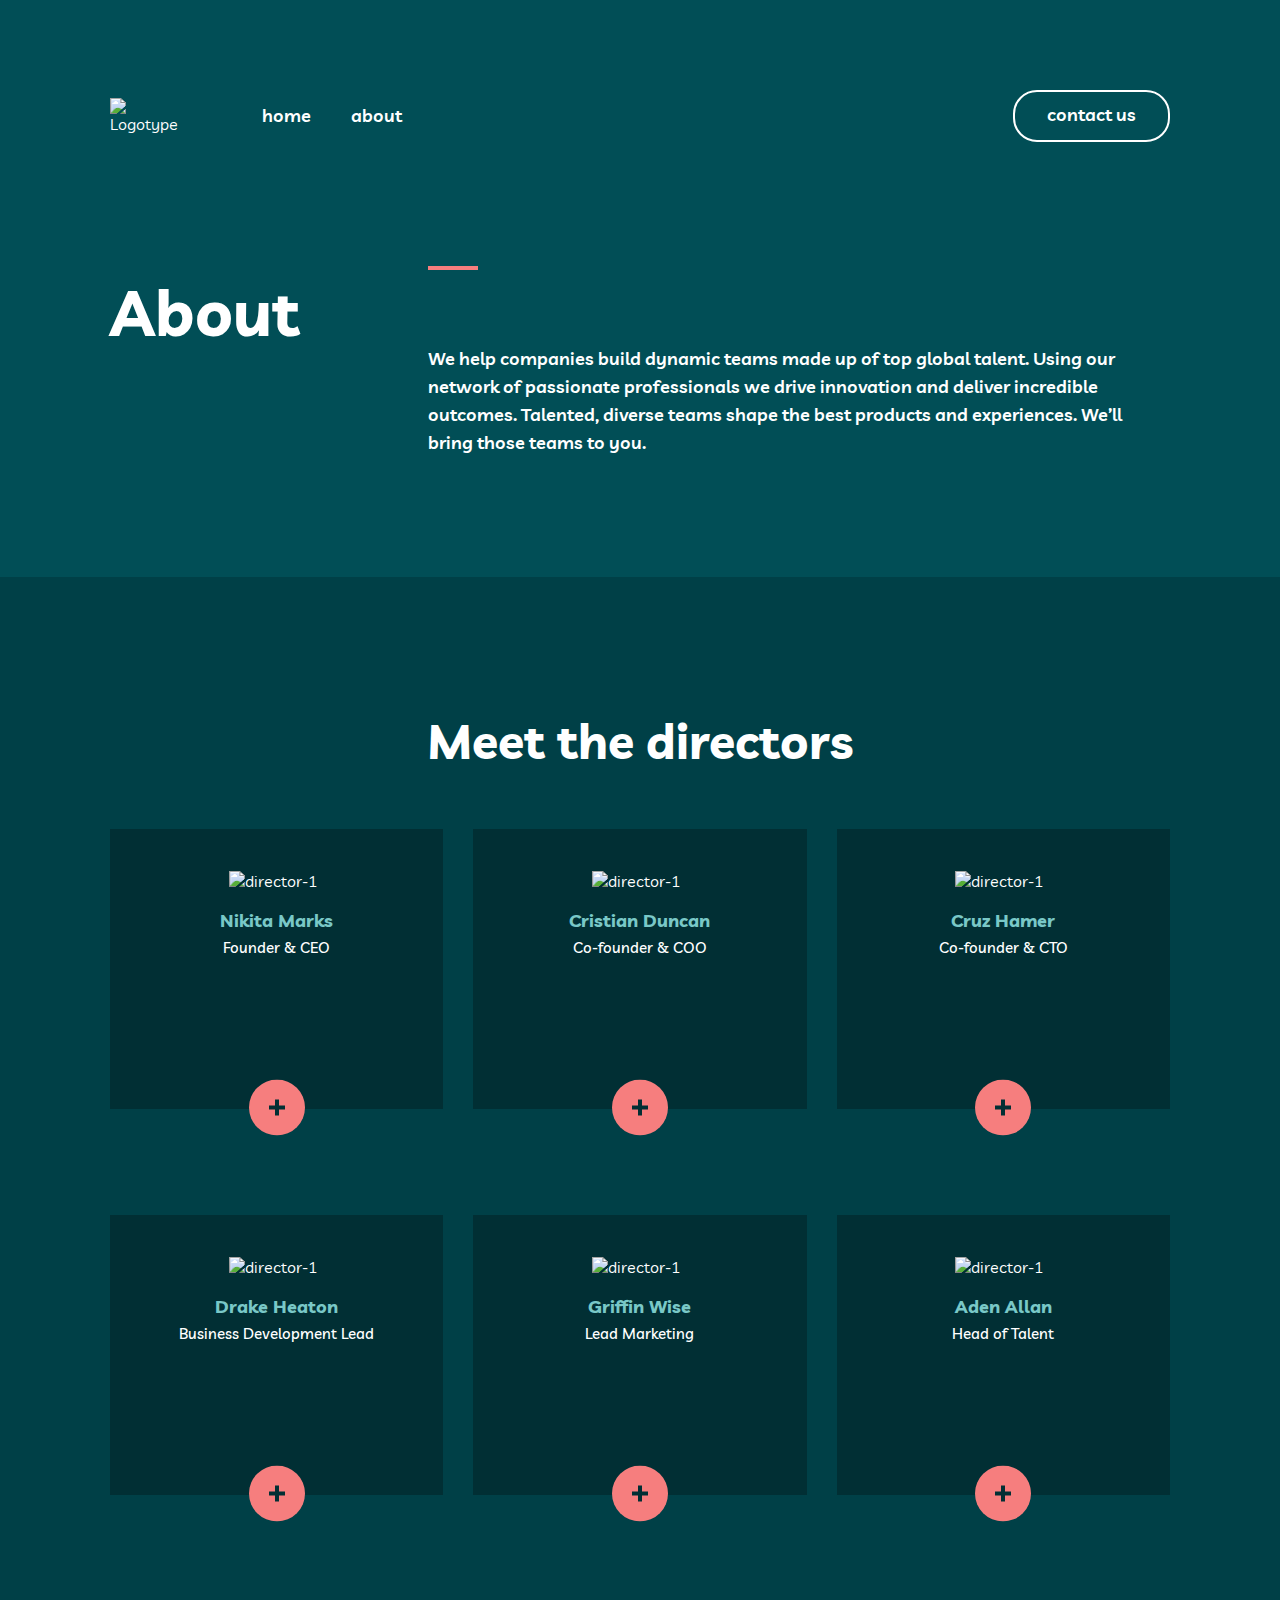
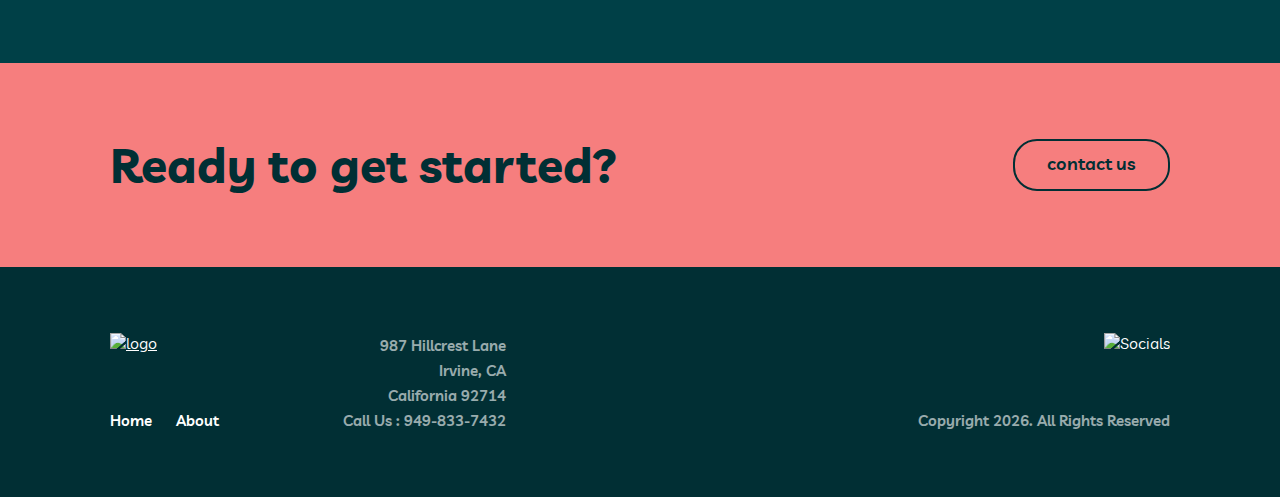
==== about.html @ 2f819e49 "add directors section" ====
<!DOCTYPE html>
<html lang="en">

<head>
    <meta charset="UTF-8">
    <meta name="viewport" content="width=device-width, initial-scale=1.0">
    <title>MYTEAM - about</title>
    <link rel="stylesheet" href="./css/style.min.css">
</head>

<body>

    <!-- header -->
    <header class="header" id="header">
        <div class="container">
            <a href="#main" class="headeR__logo link">
                <img src="./assets/icons/logo.svg" alt="Logotype">
            </a>
            <navbar class="header__navbar" id="navbar">
                <ul class="header__navbar__list">
                    <li class="header__navbar__item">
                        <a href="/" class="header__navbar__link link">home</a>
                    </li>
                    <li class="header__navbar__item">
                        <a href="#main" class="header__navbar__link link">about</a>
                    </li>
                </ul>
                <a class="btn btn-primary" href="contact.html">contact us</a>
            </navbar>

            <!-- mobile menu -->
            <div class="mobile-menu" id="mobile-menu">
                <ul class="mobile-menu__list">
                    <li class="mobile-menu__item">
                        <a href="/" class="mobile-menu__link link">home</a>
                    </li>
                    <li class="mobile-menu__item">
                        <a href="#main" class="mobile-menu__link link">about</a>
                    </li>
                    <li class="mobile-menu__item">
                        <a class="btn btn-primary" href="contact.html">contact us</a>
                    </li>
                </ul>
            </div>
            <!-- mobile menu end -->
            <div class="mobile-menu__background"></div>
            <button class="btn menu-btn" title="menu">
                <span></span>
            </button>
        </div>
    </header>
    <!-- header end -->

    <!-- main -->
    <main id="main" class="main">
        <!-- hero -->
        <section class="hero about-hero" id="hero">
            <div class="container">
                <h1 class="hero__title">About</h1>
                <p class="hero__desc">We help companies build dynamic teams made up of top global talent. Using our
                    network of passionate professionals we
                    drive innovation and deliver incredible outcomes. Talented, diverse teams shape the best products
                    and experiences. We’ll
                    bring those teams to you.</p>
            </div>
        </section>
        <!-- hero end -->

        <!-- directors -->
        <section class="directors" id="directors">
            <div class="container">
                <h1 class="section-title">Meet the directors</h1>

                <div class="directors__list">
                    <div class="directors__wrapper">
                        <div class="directors__cards">
                            <div class="director-card">
                                <div class="director-card__title">
                                    <img src="./assets/images/director-1.png" alt="director-1"
                                        class="director-card__img">
                                    <h3 class="director-card__name">Nikita Marks</h3>
                                    <p class="director-card__position">Founder & CEO</p>
                                </div>
                                <div class="director-card__details">
                                    <h2 class="title">Nikita Marks</h2>
                                    <p class="desc">“Unique perspectives shape unique products, which is what you need
                                        to
                                        survive these days.”</p>
                                    <img src="./assets/icons/soicals-two.svg" alt="Socials" usemap="#socials2">
                                    <map name="socials2">
                                        <area shape="rect" coords="0,0,20,20" href="https://www.twitter.com/"
                                            alt="Twitter">
                                        <area shape="rect" coords="40,0,60,20" href="https://www.linkedin.com/"
                                            alt="LinkedIn">
                                    </map>
                                </div>
                            </div>
                            <button class="btn" title="more">
                                <svg xmlns="http://www.w3.org/2000/svg" width="56" height="56" viewBox="0 0 56 56"
                                    fill="none">
                                    <circle cx="28" cy="28" r="28" fill="#F67E7E" />
                                    <path fill-rule="evenodd" clip-rule="evenodd"
                                        d="M30 20H26V26H20V30H26V36H30V30H36V26H30V20Z" fill="#012F34" />
                                </svg>
                            </button>
                        </div>
                    </div>
                    <div class="directors__wrapper">
                        <div class="directors__cards">
                            <div class="director-card">
                                <div class="director-card__title">
                                    <img src="./assets/images/director-2.png" alt="director-1"
                                        class="director-card__img">
                                    <h3 class="director-card__name">Cristian Duncan</h3>
                                    <p class="director-card__position">Co-founder & COO</p>
                                </div>
                                <div class="director-card__details">
                                    <h2 class="title">Cristian Duncan</h2>
                                    <p class="desc">“Unique perspectives shape unique products, which is what you need
                                        to
                                        survive these days.”</p>
                                    <img src="./assets/icons/soicals-two.svg" alt="Socials" usemap="#socials2">
                                    <map name="socials2">
                                        <area shape="rect" coords="0,0,20,20" href="https://www.twitter.com/"
                                            alt="Twitter">
                                        <area shape="rect" coords="40,0,60,20" href="https://www.linkedin.com/"
                                            alt="LinkedIn">
                                    </map>
                                </div>
                            </div>
                            <button class="btn" title="more">
                                <svg xmlns="http://www.w3.org/2000/svg" width="56" height="56" viewBox="0 0 56 56"
                                    fill="none">
                                    <circle cx="28" cy="28" r="28" fill="#F67E7E" />
                                    <path fill-rule="evenodd" clip-rule="evenodd"
                                        d="M30 20H26V26H20V30H26V36H30V30H36V26H30V20Z" fill="#012F34" />
                                </svg>
                            </button>
                        </div>
                    </div>
                    <div class="directors__wrapper">
                        <div class="directors__cards">
                            <div class="director-card">
                                <div class="director-card__title">
                                    <img src="./assets/images/director-3.png" alt="director-1"
                                        class="director-card__img">
                                    <h3 class="director-card__name">Cruz Hamer</h3>
                                    <p class="director-card__position">Co-founder & CTO</p>
                                </div>
                                <div class="director-card__details">
                                    <h2 class="title">Cruz Hamer</h2>
                                    <p class="desc">“Unique perspectives shape unique products, which is what you need
                                        to
                                        survive these days.”</p>
                                    <img src="./assets/icons/soicals-two.svg" alt="Socials" usemap="#socials2">
                                    <map name="socials2">
                                        <area shape="rect" coords="0,0,20,20" href="https://www.twitter.com/"
                                            alt="Twitter">
                                        <area shape="rect" coords="40,0,60,20" href="https://www.linkedin.com/"
                                            alt="LinkedIn">
                                    </map>
                                </div>
                            </div>
                            <button class="btn" title="more">
                                <svg xmlns="http://www.w3.org/2000/svg" width="56" height="56" viewBox="0 0 56 56"
                                    fill="none">
                                    <circle cx="28" cy="28" r="28" fill="#F67E7E" />
                                    <path fill-rule="evenodd" clip-rule="evenodd"
                                        d="M30 20H26V26H20V30H26V36H30V30H36V26H30V20Z" fill="#012F34" />
                                </svg>
                            </button>
                        </div>
                    </div>
                    <div class="directors__wrapper">
                        <div class="directors__cards">
                            <div class="director-card">
                                <div class="director-card__title">
                                    <img src="./assets/images/director-4.png" alt="director-1"
                                        class="director-card__img">
                                    <h3 class="director-card__name">Drake Heaton</h3>
                                    <p class="director-card__position">Business Development Lead</p>
                                </div>
                                <div class="director-card__details">
                                    <h2 class="title">Drake Heaton</h2>
                                    <p class="desc">“Unique perspectives shape unique products, which is what you need
                                        to
                                        survive these days.”</p>
                                    <img src="./assets/icons/soicals-two.svg" alt="Socials" usemap="#socials2">
                                    <map name="socials2">
                                        <area shape="rect" coords="0,0,20,20" href="https://www.twitter.com/"
                                            alt="Twitter">
                                        <area shape="rect" coords="40,0,60,20" href="https://www.linkedin.com/"
                                            alt="LinkedIn">
                                    </map>
                                </div>
                            </div>
                            <button class="btn" title="more">
                                <svg xmlns="http://www.w3.org/2000/svg" width="56" height="56" viewBox="0 0 56 56"
                                    fill="none">
                                    <circle cx="28" cy="28" r="28" fill="#F67E7E" />
                                    <path fill-rule="evenodd" clip-rule="evenodd"
                                        d="M30 20H26V26H20V30H26V36H30V30H36V26H30V20Z" fill="#012F34" />
                                </svg>
                            </button>
                        </div>
                    </div>
                    <div class="directors__wrapper">
                        <div class="directors__cards">
                            <div class="director-card">
                                <div class="director-card__title">
                                    <img src="./assets/images/director-5.png" alt="director-1"
                                        class="director-card__img">
                                    <h3 class="director-card__name">Griffin Wise</h3>
                                    <p class="director-card__position">Lead Marketing</p>
                                </div>
                                <div class="director-card__details">
                                    <h2 class="title">Griffin Wise</h2>
                                    <p class="desc">“Unique perspectives shape unique products, which is what you need
                                        to
                                        survive these days.”</p>
                                    <img src="./assets/icons/soicals-two.svg" alt="Socials" usemap="#socials2">
                                    <map name="socials2">
                                        <area shape="rect" coords="0,0,20,20" href="https://www.twitter.com/"
                                            alt="Twitter">
                                        <area shape="rect" coords="40,0,60,20" href="https://www.linkedin.com/"
                                            alt="LinkedIn">
                                    </map>
                                </div>
                            </div>
                            <button class="btn" title="more">
                                <svg xmlns="http://www.w3.org/2000/svg" width="56" height="56" viewBox="0 0 56 56"
                                    fill="none">
                                    <circle cx="28" cy="28" r="28" fill="#F67E7E" />
                                    <path fill-rule="evenodd" clip-rule="evenodd"
                                        d="M30 20H26V26H20V30H26V36H30V30H36V26H30V20Z" fill="#012F34" />
                                </svg>
                            </button>
                        </div>
                    </div>
                    <div class="directors__wrapper">
                        <div class="directors__cards">
                            <div class="director-card">
                                <div class="director-card__title">
                                    <img src="./assets/images/director-6.png" alt="director-1"
                                        class="director-card__img">
                                    <h3 class="director-card__name">Aden Allan</h3>
                                    <p class="director-card__position">Head of Talent</p>
                                </div>
                                <div class="director-card__details">
                                    <h2 class="title">Aden Allan</h2>
                                    <p class="desc">“Unique perspectives shape unique products, which is what you need
                                        to
                                        survive these days.”</p>
                                    <img src="./assets/icons/soicals-two.svg" alt="Socials" usemap="#socials2">
                                    <map name="socials2">
                                        <area shape="rect" coords="0,0,20,20" href="https://www.twitter.com/"
                                            alt="Twitter">
                                        <area shape="rect" coords="40,0,60,20" href="https://www.linkedin.com/"
                                            alt="LinkedIn">
                                    </map>
                                </div>
                            </div>
                            <button class="btn" title="more">
                                <svg xmlns="http://www.w3.org/2000/svg" width="56" height="56" viewBox="0 0 56 56"
                                    fill="none">
                                    <circle cx="28" cy="28" r="28" fill="#F67E7E" />
                                    <path fill-rule="evenodd" clip-rule="evenodd"
                                        d="M30 20H26V26H20V30H26V36H30V30H36V26H30V20Z" fill="#012F34" />
                                </svg>
                            </button>
                        </div>
                    </div>
                </div>
            </div>
        </section>
        <!-- directors end -->
    </main>
    <!-- main end -->

    <!-- footer-banner -->
    <section class="footer-banner">
        <div class="container">
            <h1 class="section-title">Ready to get started?</h1>
            <a href="#" class="btn btn-primary btn-dark">contact us</a>
        </div>
    </section>
    <!-- footer-banner end -->

    <!-- footer -->
    <footer class="footer" id="footer">
        <div class="container">
            <div class="footer__left">
                <div class="footer__logo-and-links">
                    <a href="#" class="logo">
                        <img src="./assets/icons/logo.svg" alt="logo">
                    </a>
                    <ul class="footer__links">
                        <li class="footer__links__item">
                            <a href="/" class="footer__link link">Home</a>
                        </li>
                        <li class="footer__links__item">
                            <a href="#" class="footer__link link">About</a>
                        </li>
                    </ul>
                </div>
                <p class="footer__address">987 Hillcrest Lane<br>Irvine, CA<br>California 92714<br>Call Us :
                    <a href="tel:949-833-7432" class="link">949-833-7432</a>
                </p>
            </div>
            <div class="footer__right">
                <img src="./assets/icons/soicals.png" alt="Socials" usemap="#socials">
                <map name="socials">
                    <area shape="rect" coords="0,0,24,24" href="https://facebook.com" alt="Facebook" target="_blank"
                        rel="noopener">
                    <area shape="circle" coords="40,24,24" href="https://pinterest.com" alt="Pinterest" target="_blank"
                        rel="noopener">
                    <area shape="rect" coords="80,0,104,24" href="https://x.com" alt="Facebook" target="_blank"
                        rel="noopener">
                </map>
                <p class="copyright">Copyright <span id="date"></span>. All Rights Reserved</p>
            </div>
        </div>
    </footer>
    <!-- footer end -->

    <script src="./js/script.js"></script>
</body>

</html>
---- css/style.min.css ----
@import"https://fonts.googleapis.com/css2?family=Livvic:wght@100;200;300;400;500;600;700;900&display=swap";*{margin:0;padding:0;box-sizing:border-box;font-family:"Livvic",sans-serif;color:#fff}html{color-scheme:light dark;scroll-behavior:smooth}.container{max-width:100%;margin:0 auto;padding:0 20px;width:100%}.link,.btn,area{text-decoration:none;color:inherit;background:rgba(0,0,0,0);border:none;cursor:pointer;outline:none;transition:all .3s ease;-webkit-user-select:none;-moz-user-select:none;user-select:none}.btn.btn-primary,.btn.btn-secondary{padding:9px 32px 11px 32px;border-radius:24px;font-size:18px;font-weight:600;line-height:28px;border:2px solid rgba(0,0,0,0)}.btn[disabled]{opacity:.25;cursor:not-allowed;pointer-events:none}.btn.btn-primary{color:#fff;border-color:#fff}.btn.btn-primary:hover,.btn.btn-primary:focus{background-color:#fff;color:#014e56}span.key{color:#f67e7e}.btn.btn-primary.btn-dark{background-color:rgba(0,0,0,0);color:#014e56;border:2px solid #014e56}.btn.btn-primary.btn-dark:hover,.btn.btn-primary.btn-dark:focus{background-color:#014e56;color:#fff}.btn.btn-secondary[disabled]{background:#79c8c7;border-color:#79c8c7}.btn.btn-secondary{color:#014e56;border-color:#fff;background:#fff}.btn.btn-secondary:hover,.btn.btn-secondary:focus{background-color:#79c8c7;border-color:#79c8c7}.section-title{font-size:32px;font-weight:700;line-height:32px;color:#fff;margin-bottom:56px}.section-title .mark{color:#79c8c7}.header{background-color:#014e56}.header .container{padding-top:48px;display:flex;justify-content:space-between;align-items:center;gap:80px}.header__navbar{width:100%;display:none;justify-content:space-between;align-items:center}.header__navbar__list{display:flex;list-style:none;gap:40px}.header__navbar__link{font-size:18px;font-weight:600;line-height:28px;color:#fff}.header__navbar__link:hover,.header__navbar__link:focus{color:#f67e7e}.header .mobile-menu{width:255px;height:100vh;background:#014e56;position:fixed;top:0;right:0;display:flex;align-items:flex-start;transform:translateX(100%);transition:all .3s ease;z-index:1}.header .mobile-menu__list{padding:112px 0 0 48px;list-style:none}.header .mobile-menu__item:not(:nth-child(2)){margin-bottom:24px}.header .mobile-menu__item:last-child{margin-top:36px}.header .mobile-menu__link{font-size:18px;font-weight:600;line-height:28px}.header .mobile-menu__background{position:fixed;top:0;left:0;width:100%;height:100%;background:rgba(0,0,0,.5);z-index:0;transition:all .3s ease;transition-delay:.3s;transform:translateX(100%)}.header .mobile-menu.active{transform:translateX(0);transition-delay:.3s}.header .mobile-menu.active~.mobile-menu__background{transform:translateX(0);transition-delay:0s}.header .menu-btn{position:relative;width:20px;height:20px;transition:all .3s ease;z-index:2;display:flex;align-items:center;justify-content:center}.header .menu-btn span{background-color:#fff;height:3px;width:100%;display:inline-block;transition:inherit}.header .menu-btn::before,.header .menu-btn::after{content:"";position:absolute;width:20px;height:3px;background-color:#fff;left:0;transition:inherit}.header .menu-btn::before{top:0}.header .menu-btn::after{bottom:0}.header .menu-btn.active span{opacity:0}.header .menu-btn.active::before{top:8.5px;transform:rotate(45deg)}.header .menu-btn.active::after{bottom:8.5px;transform:rotate(-45deg)}.hero{padding-top:80px;padding-bottom:197px;background:#014e56}.hero__title{text-align:center;font-size:40px;font-weight:700;line-height:40px;color:#fff;margin-bottom:18px}.hero__desc{text-align:center;font-size:15px;font-weight:600;line-height:28px;color:#fff;width:90%;margin:0 auto}.hero.about-hero{padding-bottom:108px}.hero.about-hero .hero__desc::before{background:#f67e7e}.services{padding-top:100px;padding-bottom:64px;background:#012f34}.services .section-title{width:70%}.services__list{list-style:none;display:flex;flex-direction:column;gap:48px}.services__item{gap:16px;display:flex;align-items:center;flex-direction:column}.services__item__text{height:100%;display:flex;flex-direction:column;justify-content:space-between;align-items:center}.services__item__title{color:#f67e7e;font-size:18px;font-weight:700;line-height:28px;text-align:center;margin-bottom:8px}.services__item__desc{color:#fff;font-size:15px;font-weight:600;line-height:25px;opacity:.8;text-align:center}.testimonials{padding-top:140px;padding-bottom:164px;background:#014e56}.testimonials .section-title{margin-bottom:84px;text-align:center}.testimonials__list{list-style:none;gap:84px;display:flex;flex-direction:column}.testimonials__item{position:relative;display:flex;align-items:center;flex-direction:column}.testimonials__item::before{content:url("../assets/icons/quote.svg");position:absolute;top:-36px;left:50%;transform:translateX(-50%);z-index:0}.testimonials__text{position:relative;z-index:1;font-size:15px;font-weight:600;line-height:25px;margin-bottom:16px;text-align:center}.testimonials__author{color:#79c8c7;font-size:18px;font-weight:700;line-height:28px}.testimonials__position{font-size:13px;font-weight:500;line-height:18px;margin-bottom:16px}.footer-banner{padding:83px 0;background:#f67e7e}.footer-banner .container{display:flex;align-items:center;justify-content:space-between;flex-direction:column;gap:24px}.footer-banner .section-title{margin-bottom:0;color:#012f34;text-align:center}.footer-banner .btn{border-color:#012f34 !important;color:#012f34 !important}.footer-banner .btn:hover,.footer-banner .btn:focus{background-color:#012f34 !important;color:#f67e7e !important}.footer{padding-top:66px;padding-bottom:64px;background:#012f34}.footer .container{display:flex;align-items:center;justify-content:space-between;flex-direction:column;gap:40px}.footer__left{display:flex;flex-direction:column;gap:24px}.footer__logo-and-links{display:flex;align-items:center;justify-content:space-between;flex-direction:column;gap:24px}.footer__links{list-style:none;display:flex;align-items:center;gap:24px}.footer__link{font-size:15px;font-weight:600;line-height:25px}.footer__address,.footer .copyright{opacity:.6;text-align:center;font-size:15px;font-weight:600;line-height:25px}.footer__right{display:flex;flex-direction:column;height:65px;justify-content:space-between;align-items:center}.directors{padding-top:88px;padding-bottom:128px;background:#004047}.directors .section-title{margin-bottom:48px;text-align:center}.directors__list{display:grid;grid-template-columns:repeat(1, 1fr);gap:52px}.directors__wrapper{position:relative;width:100%;background:#012f34;height:253px}.directors__wrapper .director-card{position:relative;display:flex;flex-direction:column;align-items:center;gap:16px;overflow:hidden}.directors__wrapper .director-card__title{transition:all .3s ease;position:absolute;width:100%;height:100%;display:flex;flex-direction:column;align-items:center;padding-top:32px;padding-bottom:56px;background-color:#012f34}.directors__wrapper .director-card__title img{width:96px;margin-bottom:16px}.directors__wrapper .director-card__name,.directors__wrapper .director-card .title{font-size:18px;font-weight:700;line-height:28px;color:#79c8c7}.directors__wrapper .director-card__position,.directors__wrapper .director-card .desc{font-size:15px;font-weight:500;line-height:25px}.directors__wrapper .director-card__details{padding-top:35px;padding-bottom:63px;width:100%;height:100%;display:flex;flex-direction:column;align-items:center;transition:all .3s ease;transform:translateY(100%)}.directors__wrapper .director-card__details img{width:60px;height:20px}.directors__wrapper .director-card__details .title{margin-bottom:8px}.directors__wrapper .director-card__details .desc{width:233px;padding-bottom:24px}.directors__wrapper .btn{position:absolute;bottom:0;left:50%;transform:translateX(-50%) translateY(50%);z-index:999}.directors__wrapper .btn svg{transition:inherit}.directors__wrapper .btn svg circle,.directors__wrapper .btn svg path{transition:inherit}.directors__wrapper .btn svg circle{fill:#f67e7e}.directors__wrapper .btn:hover svg circle,.directors__wrapper .btn:focus svg circle{fill:#79c8c7}.directors__wrapper.active .director-card__title{transform:translateY(-100%)}.directors__wrapper.active .director-card__details{transform:translateY(0)}.directors__wrapper.active .btn svg{transform:rotate(135deg)}.directors__wrapper.active .btn svg circle{fill:#79c8c7}@media screen and (min-width: 600px){.container{max-width:600px}}@media screen and (min-width: 768px){.header .container{padding-top:72px}.header__navbar{display:flex}.header .menu-btn{display:none}.container{max-width:768px}.hero{padding-top:120px;padding-bottom:256px}.hero__title{font-size:64px;line-height:56px}.hero__desc{width:70%}.hero.about-hero{padding-bottom:112px}.services{padding-top:136px;padding-bottom:100px}.services .section-title{width:445px;margin-bottom:64px;position:relative}.services .section-title::before{content:"";position:absolute;width:50px;height:4px;background:#f67e7e;top:-32px;left:0}.services__list{gap:32px}.services__item{flex-direction:row;gap:23px}.services__item__text{align-items:flex-start;gap:16px}.services__item__title{text-align:start}.services__item__desc{text-align:start}.testimonials{padding-top:100px;padding-bottom:100px}.footer-banner{padding:84px 0}.footer-banner .container{flex-direction:row}.footer .container{gap:32px}.footer__left{width:100%;justify-content:space-between;flex-direction:row}.footer__logo-and-links{align-items:flex-start}.footer__address{text-align:right}.footer__right{width:100%;flex-direction:row}.directors{padding-top:100px;padding-bottom:128px}.directors__list{grid-template-columns:repeat(2, 1fr);gap:11px}.directors__wrapper{margin-bottom:65px;height:270px;padding-top:10px}.directors__wrapper:nth-child(5),.directors__wrapper:last-child{margin-bottom:0}}@media screen and (min-width: 1100px){.section-title{font-size:48px;line-height:48px}.header .container{padding-top:90px}.container{max-width:1100px}.hero{padding-bottom:250px}.hero .container{display:flex;align-items:flex-start;justify-content:space-between}.hero__title{width:539px;margin-bottom:0;font-size:100px;line-height:100px;font-weight:700;text-align:start}.hero__desc{margin-top:83px;width:445px;font-size:18px;text-align:start;position:relative}.hero__desc::before{content:"";position:absolute;width:50px;height:4px;background-color:#79c8c7;top:-79px}.hero.about-hero{padding-bottom:120px}.hero.about-hero .hero__title{font-size:64px;width:30%}.hero.about-hero .hero__desc{width:70%}.services{padding-top:198px;padding-bottom:140px}.services .container{display:flex;justify-content:space-between}.services .section-title{font-size:48px;line-height:48px}.services .section-title::before{top:-54px}.services__item{width:516px}.testimonials{padding-top:140px;padding-bottom:150px}.testimonials__list{flex-direction:row;gap:30px}.testimonials__text{margin-bottom:24px}.testimonials__position{margin-bottom:32px}.footer-banner{padding:76px 0}.footer .container{flex-direction:row}.footer__left{justify-content:flex-start;gap:123.5px}.footer__right{flex-direction:column;height:100px;align-items:flex-end}.directors{padding-top:140px;padding-bottom:168px}.directors .section-title{margin-bottom:64px}.directors__list{grid-template-columns:repeat(3, 1fr);gap:30px}.directors__wrapper{margin-bottom:76px;height:280px}.directors__wrapper:nth-child(4){margin-bottom:0}}@media screen and (min-width: 1440px){.container{max-width:1440px}}/*# sourceMappingURL=style.min.css.map */
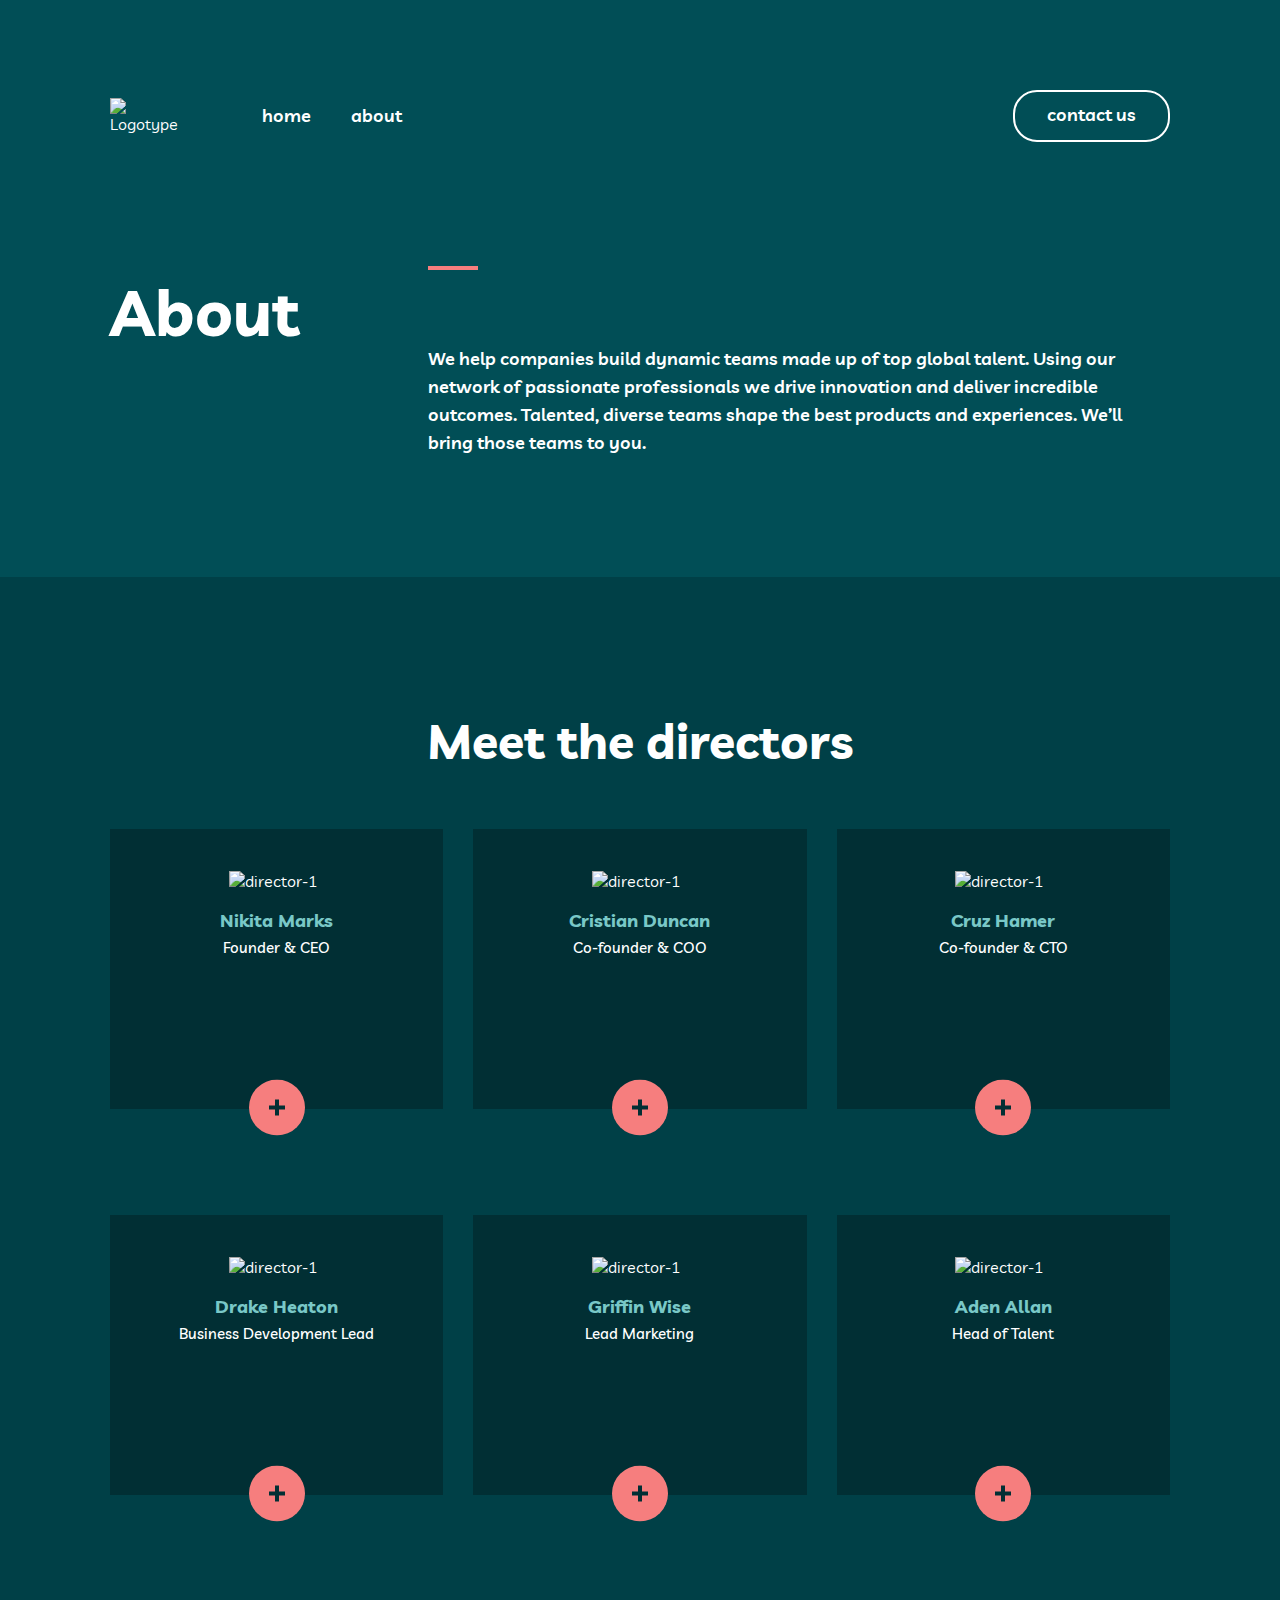
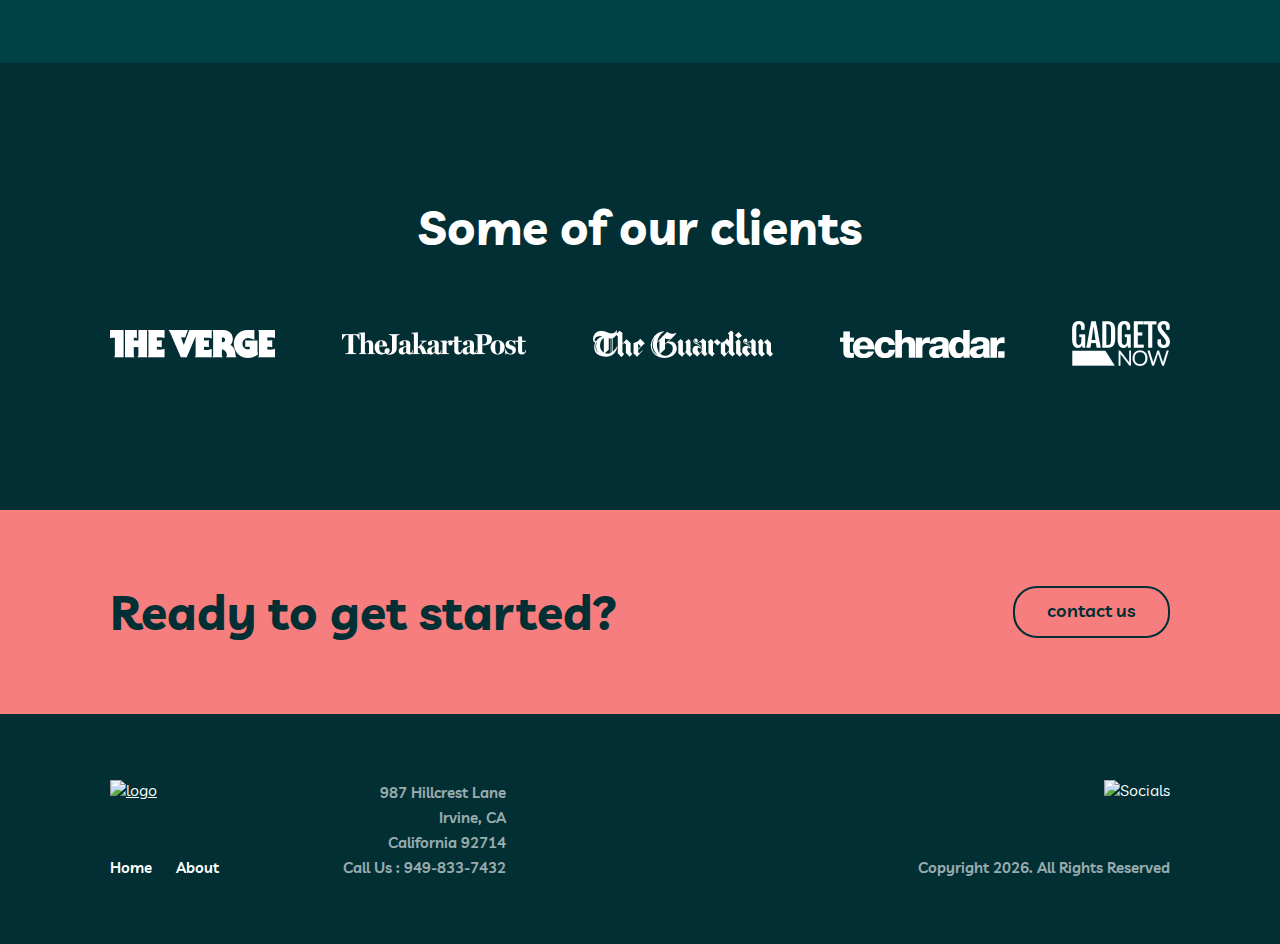
==== commit 2ecc012a: "ustoz endi contact sahifasi qoldi bittagina shuni tugatganimdan keyin tekshiring abetlarga yaqin" ====
--- a/about.html
+++ b/about.html
@@ -274,6 +274,31 @@
             </div>
         </section>
         <!-- directors end -->
+
+        <!-- clients -->
+        <section class="clients" id="clients">
+            <div class="container">
+                <h1 class="section-title">Some of our clients</h1>
+                <div class="clients__list">
+                    <div>
+                        <img src="./assets/images/client-1.png" alt="Client">
+                    </div>
+                    <div>
+                        <img src="./assets/images/client-2.png" alt="Client">
+                    </div>
+                    <div>
+                        <img src="./assets/images/client-3.png" alt="Client">
+                    </div>
+                    <div>
+                        <img src="./assets/images/client-4.png" alt="Client">
+                    </div>
+                    <div>
+                        <img src="./assets/images/client-5.png" alt="Client">
+                    </div>
+                </div>
+            </div>
+        </section>
+        <!-- clients end -->
     </main>
     <!-- main end -->
 
--- a/css/style.min.css
+++ b/css/style.min.css
@@ -1 +1 @@
-@import"https://fonts.googleapis.com/css2?family=Livvic:wght@100;200;300;400;500;600;700;900&display=swap";*{margin:0;padding:0;box-sizing:border-box;font-family:"Livvic",sans-serif;color:#fff}html{color-scheme:light dark;scroll-behavior:smooth}.container{max-width:100%;margin:0 auto;padding:0 20px;width:100%}.link,.btn,area{text-decoration:none;color:inherit;background:rgba(0,0,0,0);border:none;cursor:pointer;outline:none;transition:all .3s ease;-webkit-user-select:none;-moz-user-select:none;user-select:none}.btn.btn-primary,.btn.btn-secondary{padding:9px 32px 11px 32px;border-radius:24px;font-size:18px;font-weight:600;line-height:28px;border:2px solid rgba(0,0,0,0)}.btn[disabled]{opacity:.25;cursor:not-allowed;pointer-events:none}.btn.btn-primary{color:#fff;border-color:#fff}.btn.btn-primary:hover,.btn.btn-primary:focus{background-color:#fff;color:#014e56}span.key{color:#f67e7e}.btn.btn-primary.btn-dark{background-color:rgba(0,0,0,0);color:#014e56;border:2px solid #014e56}.btn.btn-primary.btn-dark:hover,.btn.btn-primary.btn-dark:focus{background-color:#014e56;color:#fff}.btn.btn-secondary[disabled]{background:#79c8c7;border-color:#79c8c7}.btn.btn-secondary{color:#014e56;border-color:#fff;background:#fff}.btn.btn-secondary:hover,.btn.btn-secondary:focus{background-color:#79c8c7;border-color:#79c8c7}.section-title{font-size:32px;font-weight:700;line-height:32px;color:#fff;margin-bottom:56px}.section-title .mark{color:#79c8c7}.header{background-color:#014e56}.header .container{padding-top:48px;display:flex;justify-content:space-between;align-items:center;gap:80px}.header__navbar{width:100%;display:none;justify-content:space-between;align-items:center}.header__navbar__list{display:flex;list-style:none;gap:40px}.header__navbar__link{font-size:18px;font-weight:600;line-height:28px;color:#fff}.header__navbar__link:hover,.header__navbar__link:focus{color:#f67e7e}.header .mobile-menu{width:255px;height:100vh;background:#014e56;position:fixed;top:0;right:0;display:flex;align-items:flex-start;transform:translateX(100%);transition:all .3s ease;z-index:1}.header .mobile-menu__list{padding:112px 0 0 48px;list-style:none}.header .mobile-menu__item:not(:nth-child(2)){margin-bottom:24px}.header .mobile-menu__item:last-child{margin-top:36px}.header .mobile-menu__link{font-size:18px;font-weight:600;line-height:28px}.header .mobile-menu__background{position:fixed;top:0;left:0;width:100%;height:100%;background:rgba(0,0,0,.5);z-index:0;transition:all .3s ease;transition-delay:.3s;transform:translateX(100%)}.header .mobile-menu.active{transform:translateX(0);transition-delay:.3s}.header .mobile-menu.active~.mobile-menu__background{transform:translateX(0);transition-delay:0s}.header .menu-btn{position:relative;width:20px;height:20px;transition:all .3s ease;z-index:2;display:flex;align-items:center;justify-content:center}.header .menu-btn span{background-color:#fff;height:3px;width:100%;display:inline-block;transition:inherit}.header .menu-btn::before,.header .menu-btn::after{content:"";position:absolute;width:20px;height:3px;background-color:#fff;left:0;transition:inherit}.header .menu-btn::before{top:0}.header .menu-btn::after{bottom:0}.header .menu-btn.active span{opacity:0}.header .menu-btn.active::before{top:8.5px;transform:rotate(45deg)}.header .menu-btn.active::after{bottom:8.5px;transform:rotate(-45deg)}.hero{padding-top:80px;padding-bottom:197px;background:#014e56}.hero__title{text-align:center;font-size:40px;font-weight:700;line-height:40px;color:#fff;margin-bottom:18px}.hero__desc{text-align:center;font-size:15px;font-weight:600;line-height:28px;color:#fff;width:90%;margin:0 auto}.hero.about-hero{padding-bottom:108px}.hero.about-hero .hero__desc::before{background:#f67e7e}.services{padding-top:100px;padding-bottom:64px;background:#012f34}.services .section-title{width:70%}.services__list{list-style:none;display:flex;flex-direction:column;gap:48px}.services__item{gap:16px;display:flex;align-items:center;flex-direction:column}.services__item__text{height:100%;display:flex;flex-direction:column;justify-content:space-between;align-items:center}.services__item__title{color:#f67e7e;font-size:18px;font-weight:700;line-height:28px;text-align:center;margin-bottom:8px}.services__item__desc{color:#fff;font-size:15px;font-weight:600;line-height:25px;opacity:.8;text-align:center}.testimonials{padding-top:140px;padding-bottom:164px;background:#014e56}.testimonials .section-title{margin-bottom:84px;text-align:center}.testimonials__list{list-style:none;gap:84px;display:flex;flex-direction:column}.testimonials__item{position:relative;display:flex;align-items:center;flex-direction:column}.testimonials__item::before{content:url("../assets/icons/quote.svg");position:absolute;top:-36px;left:50%;transform:translateX(-50%);z-index:0}.testimonials__text{position:relative;z-index:1;font-size:15px;font-weight:600;line-height:25px;margin-bottom:16px;text-align:center}.testimonials__author{color:#79c8c7;font-size:18px;font-weight:700;line-height:28px}.testimonials__position{font-size:13px;font-weight:500;line-height:18px;margin-bottom:16px}.footer-banner{padding:83px 0;background:#f67e7e}.footer-banner .container{display:flex;align-items:center;justify-content:space-between;flex-direction:column;gap:24px}.footer-banner .section-title{margin-bottom:0;color:#012f34;text-align:center}.footer-banner .btn{border-color:#012f34 !important;color:#012f34 !important}.footer-banner .btn:hover,.footer-banner .btn:focus{background-color:#012f34 !important;color:#f67e7e !important}.footer{padding-top:66px;padding-bottom:64px;background:#012f34}.footer .container{display:flex;align-items:center;justify-content:space-between;flex-direction:column;gap:40px}.footer__left{display:flex;flex-direction:column;gap:24px}.footer__logo-and-links{display:flex;align-items:center;justify-content:space-between;flex-direction:column;gap:24px}.footer__links{list-style:none;display:flex;align-items:center;gap:24px}.footer__link{font-size:15px;font-weight:600;line-height:25px}.footer__address,.footer .copyright{opacity:.6;text-align:center;font-size:15px;font-weight:600;line-height:25px}.footer__right{display:flex;flex-direction:column;height:65px;justify-content:space-between;align-items:center}.directors{padding-top:88px;padding-bottom:128px;background:#004047}.directors .section-title{margin-bottom:48px;text-align:center}.directors__list{display:grid;grid-template-columns:repeat(1, 1fr);gap:52px}.directors__wrapper{position:relative;width:100%;background:#012f34;height:253px}.directors__wrapper .director-card{position:relative;display:flex;flex-direction:column;align-items:center;gap:16px;overflow:hidden}.directors__wrapper .director-card__title{transition:all .3s ease;position:absolute;width:100%;height:100%;display:flex;flex-direction:column;align-items:center;padding-top:32px;padding-bottom:56px;background-color:#012f34}.directors__wrapper .director-card__title img{width:96px;margin-bottom:16px}.directors__wrapper .director-card__name,.directors__wrapper .director-card .title{font-size:18px;font-weight:700;line-height:28px;color:#79c8c7}.directors__wrapper .director-card__position,.directors__wrapper .director-card .desc{font-size:15px;font-weight:500;line-height:25px}.directors__wrapper .director-card__details{padding-top:35px;padding-bottom:63px;width:100%;height:100%;display:flex;flex-direction:column;align-items:center;transition:all .3s ease;transform:translateY(100%)}.directors__wrapper .director-card__details img{width:60px;height:20px}.directors__wrapper .director-card__details .title{margin-bottom:8px}.directors__wrapper .director-card__details .desc{width:233px;padding-bottom:24px}.directors__wrapper .btn{position:absolute;bottom:0;left:50%;transform:translateX(-50%) translateY(50%);z-index:999}.directors__wrapper .btn svg{transition:inherit}.directors__wrapper .btn svg circle,.directors__wrapper .btn svg path{transition:inherit}.directors__wrapper .btn svg circle{fill:#f67e7e}.directors__wrapper .btn:hover svg circle,.directors__wrapper .btn:focus svg circle{fill:#79c8c7}.directors__wrapper.active .director-card__title{transform:translateY(-100%)}.directors__wrapper.active .director-card__details{transform:translateY(0)}.directors__wrapper.active .btn svg{transform:rotate(135deg)}.directors__wrapper.active .btn svg circle{fill:#79c8c7}@media screen and (min-width: 600px){.container{max-width:600px}}@media screen and (min-width: 768px){.header .container{padding-top:72px}.header__navbar{display:flex}.header .menu-btn{display:none}.container{max-width:768px}.hero{padding-top:120px;padding-bottom:256px}.hero__title{font-size:64px;line-height:56px}.hero__desc{width:70%}.hero.about-hero{padding-bottom:112px}.services{padding-top:136px;padding-bottom:100px}.services .section-title{width:445px;margin-bottom:64px;position:relative}.services .section-title::before{content:"";position:absolute;width:50px;height:4px;background:#f67e7e;top:-32px;left:0}.services__list{gap:32px}.services__item{flex-direction:row;gap:23px}.services__item__text{align-items:flex-start;gap:16px}.services__item__title{text-align:start}.services__item__desc{text-align:start}.testimonials{padding-top:100px;padding-bottom:100px}.footer-banner{padding:84px 0}.footer-banner .container{flex-direction:row}.footer .container{gap:32px}.footer__left{width:100%;justify-content:space-between;flex-direction:row}.footer__logo-and-links{align-items:flex-start}.footer__address{text-align:right}.footer__right{width:100%;flex-direction:row}.directors{padding-top:100px;padding-bottom:128px}.directors__list{grid-template-columns:repeat(2, 1fr);gap:11px}.directors__wrapper{margin-bottom:65px;height:270px;padding-top:10px}.directors__wrapper:nth-child(5),.directors__wrapper:last-child{margin-bottom:0}}@media screen and (min-width: 1100px){.section-title{font-size:48px;line-height:48px}.header .container{padding-top:90px}.container{max-width:1100px}.hero{padding-bottom:250px}.hero .container{display:flex;align-items:flex-start;justify-content:space-between}.hero__title{width:539px;margin-bottom:0;font-size:100px;line-height:100px;font-weight:700;text-align:start}.hero__desc{margin-top:83px;width:445px;font-size:18px;text-align:start;position:relative}.hero__desc::before{content:"";position:absolute;width:50px;height:4px;background-color:#79c8c7;top:-79px}.hero.about-hero{padding-bottom:120px}.hero.about-hero .hero__title{font-size:64px;width:30%}.hero.about-hero .hero__desc{width:70%}.services{padding-top:198px;padding-bottom:140px}.services .container{display:flex;justify-content:space-between}.services .section-title{font-size:48px;line-height:48px}.services .section-title::before{top:-54px}.services__item{width:516px}.testimonials{padding-top:140px;padding-bottom:150px}.testimonials__list{flex-direction:row;gap:30px}.testimonials__text{margin-bottom:24px}.testimonials__position{margin-bottom:32px}.footer-banner{padding:76px 0}.footer .container{flex-direction:row}.footer__left{justify-content:flex-start;gap:123.5px}.footer__right{flex-direction:column;height:100px;align-items:flex-end}.directors{padding-top:140px;padding-bottom:168px}.directors .section-title{margin-bottom:64px}.directors__list{grid-template-columns:repeat(3, 1fr);gap:30px}.directors__wrapper{margin-bottom:76px;height:280px}.directors__wrapper:nth-child(4){margin-bottom:0}}@media screen and (min-width: 1440px){.container{max-width:1440px}}/*# sourceMappingURL=style.min.css.map */+@import"https://fonts.googleapis.com/css2?family=Livvic:wght@100;200;300;400;500;600;700;900&display=swap";*{margin:0;padding:0;box-sizing:border-box;font-family:"Livvic",sans-serif;color:#fff}html{color-scheme:light dark;scroll-behavior:smooth}.container{max-width:100%;margin:0 auto;padding:0 20px;width:100%}.link,.btn,area{text-decoration:none;color:inherit;background:rgba(0,0,0,0);border:none;cursor:pointer;outline:none;transition:all .3s ease;-webkit-user-select:none;-moz-user-select:none;user-select:none}.btn.btn-primary,.btn.btn-secondary{padding:9px 32px 11px 32px;border-radius:24px;font-size:18px;font-weight:600;line-height:28px;border:2px solid rgba(0,0,0,0)}.btn[disabled]{opacity:.25;cursor:not-allowed;pointer-events:none}.btn.btn-primary{color:#fff;border-color:#fff}.btn.btn-primary:hover,.btn.btn-primary:focus{background-color:#fff;color:#014e56}span.key{color:#f67e7e}.btn.btn-primary.btn-dark{background-color:rgba(0,0,0,0);color:#014e56;border:2px solid #014e56}.btn.btn-primary.btn-dark:hover,.btn.btn-primary.btn-dark:focus{background-color:#014e56;color:#fff}.btn.btn-secondary[disabled]{background:#79c8c7;border-color:#79c8c7}.btn.btn-secondary{color:#014e56;border-color:#fff;background:#fff}.btn.btn-secondary:hover,.btn.btn-secondary:focus{background-color:#79c8c7;border-color:#79c8c7}.section-title{font-size:32px;font-weight:700;line-height:32px;color:#fff;margin-bottom:56px}.section-title .mark{color:#79c8c7}.header{background-color:#014e56}.header .container{padding-top:48px;display:flex;justify-content:space-between;align-items:center;gap:80px}.header__navbar{width:100%;display:none;justify-content:space-between;align-items:center}.header__navbar__list{display:flex;list-style:none;gap:40px}.header__navbar__link{font-size:18px;font-weight:600;line-height:28px;color:#fff}.header__navbar__link:hover,.header__navbar__link:focus{color:#f67e7e}.header .mobile-menu{width:255px;height:100vh;background:#014e56;position:fixed;top:0;right:0;display:flex;align-items:flex-start;transform:translateX(100%);transition:all .3s ease;z-index:1}.header .mobile-menu__list{padding:112px 0 0 48px;list-style:none}.header .mobile-menu__item:not(:nth-child(2)){margin-bottom:24px}.header .mobile-menu__item:last-child{margin-top:36px}.header .mobile-menu__link{font-size:18px;font-weight:600;line-height:28px}.header .mobile-menu__background{position:fixed;top:0;left:0;width:100%;height:100%;background:rgba(0,0,0,.5);z-index:0;transition:all .3s ease;transition-delay:.3s;transform:translateX(100%)}.header .mobile-menu.active{transform:translateX(0);transition-delay:.3s}.header .mobile-menu.active~.mobile-menu__background{transform:translateX(0);transition-delay:0s}.header .menu-btn{position:relative;width:20px;height:20px;transition:all .3s ease;z-index:2;display:flex;align-items:center;justify-content:center}.header .menu-btn span{background-color:#fff;height:3px;width:100%;display:inline-block;transition:inherit}.header .menu-btn::before,.header .menu-btn::after{content:"";position:absolute;width:20px;height:3px;background-color:#fff;left:0;transition:inherit}.header .menu-btn::before{top:0}.header .menu-btn::after{bottom:0}.header .menu-btn.active span{opacity:0}.header .menu-btn.active::before{top:8.5px;transform:rotate(45deg)}.header .menu-btn.active::after{bottom:8.5px;transform:rotate(-45deg)}.hero{padding-top:80px;padding-bottom:197px;background:#014e56}.hero__title{text-align:center;font-size:40px;font-weight:700;line-height:40px;color:#fff;margin-bottom:18px}.hero__desc{text-align:center;font-size:15px;font-weight:600;line-height:28px;color:#fff;width:90%;margin:0 auto}.hero.about-hero{padding-bottom:108px}.hero.about-hero .hero__desc::before{background:#f67e7e}.services{padding-top:100px;padding-bottom:64px;background:#012f34}.services .section-title{width:70%}.services__list{list-style:none;display:flex;flex-direction:column;gap:48px}.services__item{gap:16px;display:flex;align-items:center;flex-direction:column}.services__item__text{height:100%;display:flex;flex-direction:column;justify-content:space-between;align-items:center}.services__item__title{color:#f67e7e;font-size:18px;font-weight:700;line-height:28px;text-align:center;margin-bottom:8px}.services__item__desc{color:#fff;font-size:15px;font-weight:600;line-height:25px;opacity:.8;text-align:center}.testimonials{padding-top:140px;padding-bottom:164px;background:#014e56}.testimonials .section-title{margin-bottom:84px;text-align:center}.testimonials__list{list-style:none;gap:84px;display:flex;flex-direction:column}.testimonials__item{position:relative;display:flex;align-items:center;flex-direction:column}.testimonials__item::before{content:url("../assets/icons/quote.svg");position:absolute;top:-36px;left:50%;transform:translateX(-50%);z-index:0}.testimonials__text{position:relative;z-index:1;font-size:15px;font-weight:600;line-height:25px;margin-bottom:16px;text-align:center}.testimonials__author{color:#79c8c7;font-size:18px;font-weight:700;line-height:28px}.testimonials__position{font-size:13px;font-weight:500;line-height:18px;margin-bottom:16px}.footer-banner{padding:83px 0;background:#f67e7e}.footer-banner .container{display:flex;align-items:center;justify-content:space-between;flex-direction:column;gap:24px}.footer-banner .section-title{margin-bottom:0;color:#012f34;text-align:center}.footer-banner .btn{border-color:#012f34 !important;color:#012f34 !important}.footer-banner .btn:hover,.footer-banner .btn:focus{background-color:#012f34 !important;color:#f67e7e !important}.footer{padding-top:66px;padding-bottom:64px;background:#012f34}.footer .container{display:flex;align-items:center;justify-content:space-between;flex-direction:column;gap:40px}.footer__left{display:flex;flex-direction:column;gap:24px}.footer__logo-and-links{display:flex;align-items:center;justify-content:space-between;flex-direction:column;gap:24px}.footer__links{list-style:none;display:flex;align-items:center;gap:24px}.footer__link{font-size:15px;font-weight:600;line-height:25px}.footer__address,.footer .copyright{opacity:.6;text-align:center;font-size:15px;font-weight:600;line-height:25px}.footer__right{display:flex;flex-direction:column;height:65px;justify-content:space-between;align-items:center}.directors{padding-top:88px;padding-bottom:128px;background:#004047}.directors .section-title{margin-bottom:48px;text-align:center}.directors__list{display:grid;grid-template-columns:repeat(1, 1fr);gap:52px}.directors__wrapper{position:relative;width:100%;background:#012f34;height:253px}.directors__wrapper .director-card{position:relative;display:flex;flex-direction:column;align-items:center;gap:16px;overflow:hidden}.directors__wrapper .director-card__title{transition:all .3s ease;position:absolute;width:100%;height:100%;display:flex;flex-direction:column;align-items:center;padding-top:32px;padding-bottom:56px;background-color:#012f34}.directors__wrapper .director-card__title img{width:96px;margin-bottom:16px}.directors__wrapper .director-card__name,.directors__wrapper .director-card .title{font-size:18px;font-weight:700;line-height:28px;color:#79c8c7}.directors__wrapper .director-card__position,.directors__wrapper .director-card .desc{font-size:15px;font-weight:500;line-height:25px}.directors__wrapper .director-card__details{padding-top:35px;padding-bottom:63px;width:100%;height:100%;display:flex;flex-direction:column;align-items:center;transition:all .3s ease;transform:translateY(100%)}.directors__wrapper .director-card__details img{width:60px;height:20px}.directors__wrapper .director-card__details .title{margin-bottom:8px}.directors__wrapper .director-card__details .desc{width:233px;padding-bottom:24px}.directors__wrapper .btn{position:absolute;bottom:0;left:50%;transform:translateX(-50%) translateY(50%);z-index:999}.directors__wrapper .btn svg{transition:inherit}.directors__wrapper .btn svg circle,.directors__wrapper .btn svg path{transition:inherit}.directors__wrapper .btn svg circle{fill:#f67e7e}.directors__wrapper .btn:hover svg circle,.directors__wrapper .btn:focus svg circle{fill:#79c8c7}.directors__wrapper.active .director-card__title{transform:translateY(-100%)}.directors__wrapper.active .director-card__details{transform:translateY(0)}.directors__wrapper.active .btn svg{transform:rotate(135deg)}.directors__wrapper.active .btn svg circle{fill:#79c8c7}.clients{background:#012f34;padding-top:88px;padding-bottom:88px}.clients .section-title{margin-bottom:64px;text-align:center}.clients__list{display:flex;justify-content:space-between;flex-direction:column;align-items:center;gap:56.7px}.clients__list img{transform:scale(0.9);width:100%;height:100%}@media screen and (min-width: 600px){.container{max-width:600px}}@media screen and (min-width: 768px){.header .container{padding-top:72px}.header__navbar{display:flex}.header .menu-btn{display:none}.container{max-width:768px}.hero{padding-top:120px;padding-bottom:256px}.hero__title{font-size:64px;line-height:56px}.hero__desc{width:70%}.hero.about-hero{padding-bottom:112px}.services{padding-top:136px;padding-bottom:100px}.services .section-title{width:445px;margin-bottom:64px;position:relative}.services .section-title::before{content:"";position:absolute;width:50px;height:4px;background:#f67e7e;top:-32px;left:0}.services__list{gap:32px}.services__item{flex-direction:row;gap:23px}.services__item__text{align-items:flex-start;gap:16px}.services__item__title{text-align:start}.services__item__desc{text-align:start}.testimonials{padding-top:100px;padding-bottom:100px}.footer-banner{padding:84px 0}.footer-banner .container{flex-direction:row}.footer .container{gap:32px}.footer__left{width:100%;justify-content:space-between;flex-direction:row}.footer__logo-and-links{align-items:flex-start}.footer__address{text-align:right}.footer__right{width:100%;flex-direction:row}.directors{padding-top:100px;padding-bottom:128px}.directors__list{grid-template-columns:repeat(2, 1fr);gap:11px}.directors__wrapper{margin-bottom:65px;height:270px;padding-top:10px}.directors__wrapper:nth-child(5),.directors__wrapper:last-child{margin-bottom:0}.clients{padding-top:100px;padding-bottom:100px}.clients .section-title{margin-bottom:48px}.clients__list{flex-direction:row}.clients__list img{transform:scale(0.95)}}@media screen and (min-width: 1100px){.section-title{font-size:48px;line-height:48px}.header .container{padding-top:90px}.container{max-width:1100px}.hero{padding-bottom:250px}.hero .container{display:flex;align-items:flex-start;justify-content:space-between}.hero__title{width:539px;margin-bottom:0;font-size:100px;line-height:100px;font-weight:700;text-align:start}.hero__desc{margin-top:83px;width:445px;font-size:18px;text-align:start;position:relative}.hero__desc::before{content:"";position:absolute;width:50px;height:4px;background-color:#79c8c7;top:-79px}.hero.about-hero{padding-bottom:120px}.hero.about-hero .hero__title{font-size:64px;width:30%}.hero.about-hero .hero__desc{width:70%}.services{padding-top:198px;padding-bottom:140px}.services .container{display:flex;justify-content:space-between}.services .section-title{font-size:48px;line-height:48px}.services .section-title::before{top:-54px}.services__item{width:516px}.testimonials{padding-top:140px;padding-bottom:150px}.testimonials__list{flex-direction:row;gap:30px}.testimonials__text{margin-bottom:24px}.testimonials__position{margin-bottom:32px}.footer-banner{padding:76px 0}.footer .container{flex-direction:row}.footer__left{justify-content:flex-start;gap:123.5px}.footer__right{flex-direction:column;height:100px;align-items:flex-end}.directors{padding-top:140px;padding-bottom:168px}.directors .section-title{margin-bottom:64px}.directors__list{grid-template-columns:repeat(3, 1fr);gap:30px}.directors__wrapper{margin-bottom:76px;height:280px}.directors__wrapper:nth-child(4){margin-bottom:0}.clients{padding-top:140px;padding-bottom:140px}.clients .section-title{margin-bottom:70px}.clients__list{gap:0}.clients__list img{transform:scale(1)}}@media screen and (min-width: 1440px){.container{max-width:1440px}}/*# sourceMappingURL=style.min.css.map */